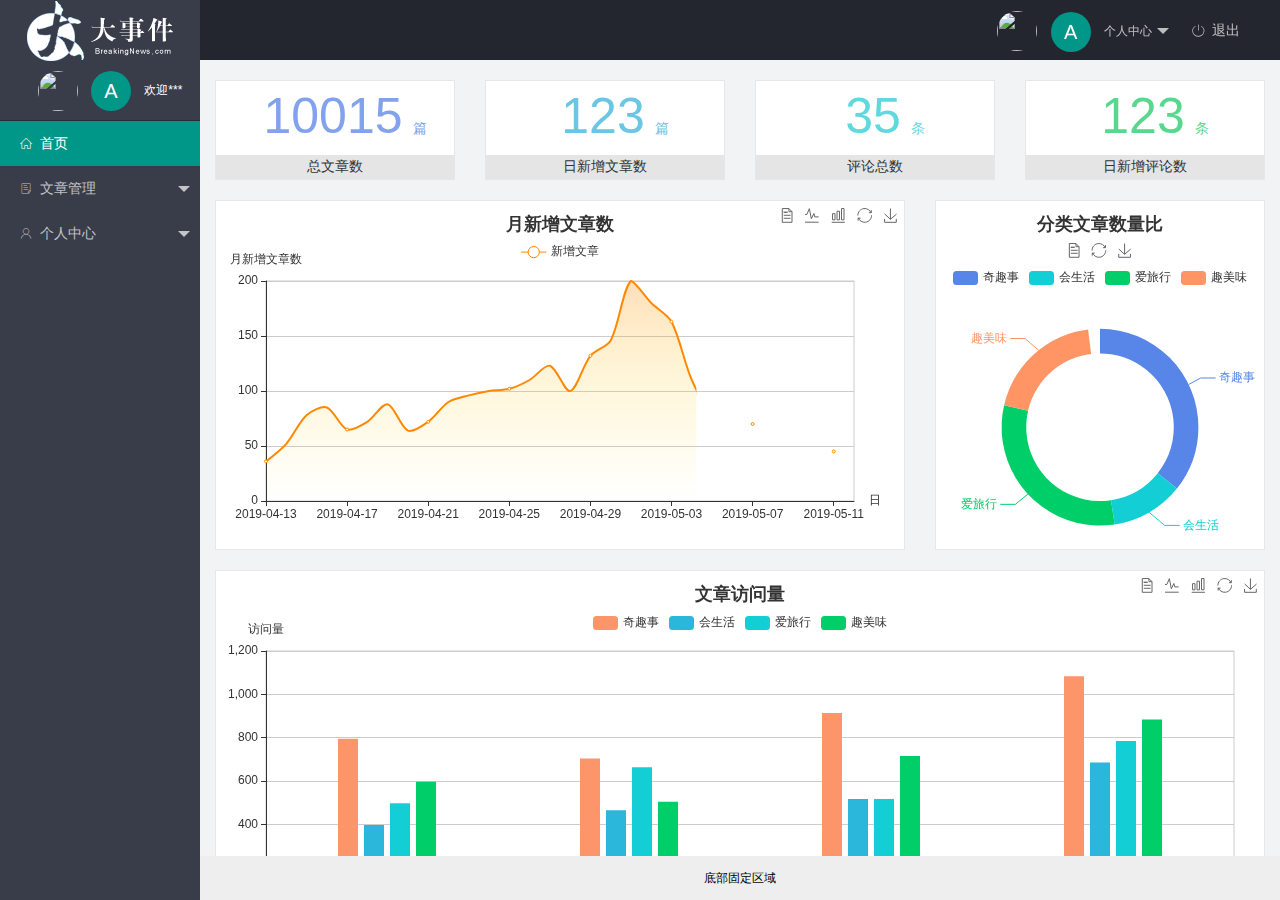
==== index.html @ 19b035e4 "完成了主页功能的开发" ====
<!DOCTYPE html>
<html lang="en">
<head>
    <meta charset="UTF-8">
    <meta http-equiv="X-UA-Compatible" content="IE=edge">
    <meta name="viewport" content="width=device-width, initial-scale=1.0">
    <title>后台主页</title>
    <link rel="stylesheet" href="./assets/lib/layui/css/layui.css">
    <link rel="stylesheet" href="./assets/fonts/iconfont.css">
    <link rel="stylesheet" href="./assets/css/index.css">
</head>
<body>
    <div class="layui-layout layui-layout-admin">
        <div class="layui-header">
          <div class="layui-logo layui-hide-xs layui-bg-black">
                <img src="./assets/images/logo.png" alt="">
          </div>
          <!-- 头部区域（可配合layui 已有的水平导航） -->
         
          <ul class="layui-nav layui-layout-right">
            <li class="layui-nav-item layui-hide layui-show-md-inline-block">
              <a href="javascript:;" class="userinfo">
                <img src="//tva1.sinaimg.cn/crop.0.0.118.118.180/5db11ff4gw1e77d3nqrv8j203b03cweg.jpg" class="layui-nav-img">
                <span class="text-avatar">A</span>
                个人中心
              </a>
              <dl class="layui-nav-child">
                <dd><a href="">基本资料</a></dd>
                <dd><a href="">更换头像</a></dd>
                <dd><a href="">重置密码</a></dd>
              </dl>
            </li>
            <li class="layui-nav-item" lay-header-event="menuRight" lay-unselect>
              <a href="javascript:;" id="btn-logout">
                <span class="iconfont icon-tuichu"></span>
                退出
              </a>
            </li>
          </ul>
        </div>
        
        <div class="layui-side layui-bg-black">
          <div class="layui-side-scroll">
                
            <!-- 头像区域 -->
            <div  class="userinfo">
                <img src="//tva1.sinaimg.cn/crop.0.0.118.118.180/5db11ff4gw1e77d3nqrv8j203b03cweg.jpg" class="layui-nav-img">
                <span class="text-avatar">A</span>
                <span id="welcome">欢迎***</span>
            </div>
            <!-- 左侧导航区域（可配合layui已有的垂直导航） -->
            <!--  lay-shrink="all" 实现兄弟菜单栏展开互斥-->
            <ul class="layui-nav layui-nav-tree" lay-shrink="all" lay-filter="test">

                <li class="layui-nav-item layui-this">
                    <a href="/home/dashboard.html" target="fm">
                        <span class="iconfont icon-home"></span>
                        首页
                    </a>
                </li>

                <li class="layui-nav-item">
                    <a class="" href="javascript:;">
                        <span class="iconfont icon-16"></span>
                        文章管理
                    </a>
                    <dl class="layui-nav-child">
                    <dd><a href="javascript:;"><i class="layui-icon layui-icon-app"></i> 文章类别</a></dd>
                    <dd><a href="javascript:;"><i class="layui-icon layui-icon-app"></i> 文章列表</a></dd>
                    <dd><a href="javascript:;"><i class="layui-icon layui-icon-app"></i> 发表文章</a></dd>
                    </dl>
                </li>
                <li class="layui-nav-item">
                    <a href="javascript:;">
                        <span class="iconfont icon-user"></span>
                        个人中心
                    </a>
                    <dl class="layui-nav-child">
                    <dd><a href="javascript:;"><i class="layui-icon layui-icon-app"></i> 基本资料</a></dd>
                    <dd><a href="javascript:;"><i class="layui-icon layui-icon-app"></i> 更换头像</a></dd>
                    <dd><a href="javascript:;"><i class="layui-icon layui-icon-app"></i> 重置密码</a></dd>
                    </dl>
                </li>
            </ul>
          </div>
        </div>
        
        <div class="layui-body">
          <!-- 内容主体区域 -->
          <iframe name="fm" src="/home/dashboard.html" frameborder="0"></iframe>
        </div>
        
        <div class="layui-footer">
          <!-- 底部固定区域 -->
          底部固定区域
        </div>
      </div>
      
      <script src="./assets/lib/layui/layui.all.js"></script>
      <script src="./assets/lib/jquery.js"></script>
      <script src="./assets/js/baseAPI.js"></script>
      <script src="./assets/js/index.js"></script>
</body>
</html>
---- assets/lib/layui/css/layui.css ----
/** layui-v2.5.5 MIT License By https://www.layui.com */
 .layui-inline,img{display:inline-block;vertical-align:middle}h1,h2,h3,h4,h5,h6{font-weight:400}.layui-edge,.layui-header,.layui-inline,.layui-main{position:relative}.layui-body,.layui-edge,.layui-elip{overflow:hidden}.layui-btn,.layui-edge,.layui-inline,img{vertical-align:middle}.layui-btn,.layui-disabled,.layui-icon,.layui-unselect{-moz-user-select:none;-webkit-user-select:none;-ms-user-select:none}.layui-elip,.layui-form-checkbox span,.layui-form-pane .layui-form-label{text-overflow:ellipsis;white-space:nowrap}.layui-breadcrumb,.layui-tree-btnGroup{visibility:hidden}blockquote,body,button,dd,div,dl,dt,form,h1,h2,h3,h4,h5,h6,input,li,ol,p,pre,td,textarea,th,ul{margin:0;padding:0;-webkit-tap-highlight-color:rgba(0,0,0,0)}a:active,a:hover{outline:0}img{border:none}li{list-style:none}table{border-collapse:collapse;border-spacing:0}h4,h5,h6{font-size:100%}button,input,optgroup,option,select,textarea{font-family:inherit;font-size:inherit;font-style:inherit;font-weight:inherit;outline:0}pre{white-space:pre-wrap;white-space:-moz-pre-wrap;white-space:-pre-wrap;white-space:-o-pre-wrap;word-wrap:break-word}body{line-height:24px;font:14px Helvetica Neue,Helvetica,PingFang SC,Tahoma,Arial,sans-serif}hr{height:1px;margin:10px 0;border:0;clear:both}a{color:#333;text-decoration:none}a:hover{color:#777}a cite{font-style:normal;*cursor:pointer}.layui-border-box,.layui-border-box *{box-sizing:border-box}.layui-box,.layui-box *{box-sizing:content-box}.layui-clear{clear:both;*zoom:1}.layui-clear:after{content:'\20';clear:both;*zoom:1;display:block;height:0}.layui-inline{*display:inline;*zoom:1}.layui-edge{display:inline-block;width:0;height:0;border-width:6px;border-style:dashed;border-color:transparent}.layui-edge-top{top:-4px;border-bottom-color:#999;border-bottom-style:solid}.layui-edge-right{border-left-color:#999;border-left-style:solid}.layui-edge-bottom{top:2px;border-top-color:#999;border-top-style:solid}.layui-edge-left{border-right-color:#999;border-right-style:solid}.layui-disabled,.layui-disabled:hover{color:#d2d2d2!important;cursor:not-allowed!important}.layui-circle{border-radius:100%}.layui-show{display:block!important}.layui-hide{display:none!important}@font-face{font-family:layui-icon;src:url(../font/iconfont.eot?v=250);src:url(../font/iconfont.eot?v=250#iefix) format('embedded-opentype'),url(../font/iconfont.woff2?v=250) format('woff2'),url(../font/iconfont.woff?v=250) format('woff'),url(../font/iconfont.ttf?v=250) format('truetype'),url(../font/iconfont.svg?v=250#layui-icon) format('svg')}.layui-icon{font-family:layui-icon!important;font-size:16px;font-style:normal;-webkit-font-smoothing:antialiased;-moz-osx-font-smoothing:grayscale}.layui-icon-reply-fill:before{content:"\e611"}.layui-icon-set-fill:before{content:"\e614"}.layui-icon-menu-fill:before{content:"\e60f"}.layui-icon-search:before{content:"\e615"}.layui-icon-share:before{content:"\e641"}.layui-icon-set-sm:before{content:"\e620"}.layui-icon-engine:before{content:"\e628"}.layui-icon-close:before{content:"\1006"}.layui-icon-close-fill:before{content:"\1007"}.layui-icon-chart-screen:before{content:"\e629"}.layui-icon-star:before{content:"\e600"}.layui-icon-circle-dot:before{content:"\e617"}.layui-icon-chat:before{content:"\e606"}.layui-icon-release:before{content:"\e609"}.layui-icon-list:before{content:"\e60a"}.layui-icon-chart:before{content:"\e62c"}.layui-icon-ok-circle:before{content:"\1005"}.layui-icon-layim-theme:before{content:"\e61b"}.layui-icon-table:before{content:"\e62d"}.layui-icon-right:before{content:"\e602"}.layui-icon-left:before{content:"\e603"}.layui-icon-cart-simple:before{content:"\e698"}.layui-icon-face-cry:before{content:"\e69c"}.layui-icon-face-smile:before{content:"\e6af"}.layui-icon-survey:before{content:"\e6b2"}.layui-icon-tree:before{content:"\e62e"}.layui-icon-upload-circle:before{content:"\e62f"}.layui-icon-add-circle:before{content:"\e61f"}.layui-icon-download-circle:before{content:"\e601"}.layui-icon-templeate-1:before{content:"\e630"}.layui-icon-util:before{content:"\e631"}.layui-icon-face-surprised:before{content:"\e664"}.layui-icon-edit:before{content:"\e642"}.layui-icon-speaker:before{content:"\e645"}.layui-icon-down:before{content:"\e61a"}.layui-icon-file:before{content:"\e621"}.layui-icon-layouts:before{content:"\e632"}.layui-icon-rate-half:before{content:"\e6c9"}.layui-icon-add-circle-fine:before{content:"\e608"}.layui-icon-prev-circle:before{content:"\e633"}.layui-icon-read:before{content:"\e705"}.layui-icon-404:before{content:"\e61c"}.layui-icon-carousel:before{content:"\e634"}.layui-icon-help:before{content:"\e607"}.layui-icon-code-circle:before{content:"\e635"}.layui-icon-water:before{content:"\e636"}.layui-icon-username:before{content:"\e66f"}.layui-icon-find-fill:before{content:"\e670"}.layui-icon-about:before{content:"\e60b"}.layui-icon-location:before{content:"\e715"}.layui-icon-up:before{content:"\e619"}.layui-icon-pause:before{content:"\e651"}.layui-icon-date:before{content:"\e637"}.layui-icon-layim-uploadfile:before{content:"\e61d"}.layui-icon-delete:before{content:"\e640"}.layui-icon-play:before{content:"\e652"}.layui-icon-top:before{content:"\e604"}.layui-icon-friends:before{content:"\e612"}.layui-icon-refresh-3:before{content:"\e9aa"}.layui-icon-ok:before{content:"\e605"}.layui-icon-layer:before{content:"\e638"}.layui-icon-face-smile-fine:before{content:"\e60c"}.layui-icon-dollar:before{content:"\e659"}.layui-icon-group:before{content:"\e613"}.layui-icon-layim-download:before{content:"\e61e"}.layui-icon-picture-fine:before{content:"\e60d"}.layui-icon-link:before{content:"\e64c"}.layui-icon-diamond:before{content:"\e735"}.layui-icon-log:before{content:"\e60e"}.layui-icon-rate-solid:before{content:"\e67a"}.layui-icon-fonts-del:before{content:"\e64f"}.layui-icon-unlink:before{content:"\e64d"}.layui-icon-fonts-clear:before{content:"\e639"}.layui-icon-triangle-r:before{content:"\e623"}.layui-icon-circle:before{content:"\e63f"}.layui-icon-radio:before{content:"\e643"}.layui-icon-align-center:before{content:"\e647"}.layui-icon-align-right:before{content:"\e648"}.layui-icon-align-left:before{content:"\e649"}.layui-icon-loading-1:before{content:"\e63e"}.layui-icon-return:before{content:"\e65c"}.layui-icon-fonts-strong:before{content:"\e62b"}.layui-icon-upload:before{content:"\e67c"}.layui-icon-dialogue:before{content:"\e63a"}.layui-icon-video:before{content:"\e6ed"}.layui-icon-headset:before{content:"\e6fc"}.layui-icon-cellphone-fine:before{content:"\e63b"}.layui-icon-add-1:before{content:"\e654"}.layui-icon-face-smile-b:before{content:"\e650"}.layui-icon-fonts-html:before{content:"\e64b"}.layui-icon-form:before{content:"\e63c"}.layui-icon-cart:before{content:"\e657"}.layui-icon-camera-fill:before{content:"\e65d"}.layui-icon-tabs:before{content:"\e62a"}.layui-icon-fonts-code:before{content:"\e64e"}.layui-icon-fire:before{content:"\e756"}.layui-icon-set:before{content:"\e716"}.layui-icon-fonts-u:before{content:"\e646"}.layui-icon-triangle-d:before{content:"\e625"}.layui-icon-tips:before{content:"\e702"}.layui-icon-picture:before{content:"\e64a"}.layui-icon-more-vertical:before{content:"\e671"}.layui-icon-flag:before{content:"\e66c"}.layui-icon-loading:before{content:"\e63d"}.layui-icon-fonts-i:before{content:"\e644"}.layui-icon-refresh-1:before{content:"\e666"}.layui-icon-rmb:before{content:"\e65e"}.layui-icon-home:before{content:"\e68e"}.layui-icon-user:before{content:"\e770"}.layui-icon-notice:before{content:"\e667"}.layui-icon-login-weibo:before{content:"\e675"}.layui-icon-voice:before{content:"\e688"}.layui-icon-upload-drag:before{content:"\e681"}.layui-icon-login-qq:before{content:"\e676"}.layui-icon-snowflake:before{content:"\e6b1"}.layui-icon-file-b:before{content:"\e655"}.layui-icon-template:before{content:"\e663"}.layui-icon-auz:before{content:"\e672"}.layui-icon-console:before{content:"\e665"}.layui-icon-app:before{content:"\e653"}.layui-icon-prev:before{content:"\e65a"}.layui-icon-website:before{content:"\e7ae"}.layui-icon-next:before{content:"\e65b"}.layui-icon-component:before{content:"\e857"}.layui-icon-more:before{content:"\e65f"}.layui-icon-login-wechat:before{content:"\e677"}.layui-icon-shrink-right:before{content:"\e668"}.layui-icon-spread-left:before{content:"\e66b"}.layui-icon-camera:before{content:"\e660"}.layui-icon-note:before{content:"\e66e"}.layui-icon-refresh:before{content:"\e669"}.layui-icon-female:before{content:"\e661"}.layui-icon-male:before{content:"\e662"}.layui-icon-password:before{content:"\e673"}.layui-icon-senior:before{content:"\e674"}.layui-icon-theme:before{content:"\e66a"}.layui-icon-tread:before{content:"\e6c5"}.layui-icon-praise:before{content:"\e6c6"}.layui-icon-star-fill:before{content:"\e658"}.layui-icon-rate:before{content:"\e67b"}.layui-icon-template-1:before{content:"\e656"}.layui-icon-vercode:before{content:"\e679"}.layui-icon-cellphone:before{content:"\e678"}.layui-icon-screen-full:before{content:"\e622"}.layui-icon-screen-restore:before{content:"\e758"}.layui-icon-cols:before{content:"\e610"}.layui-icon-export:before{content:"\e67d"}.layui-icon-print:before{content:"\e66d"}.layui-icon-slider:before{content:"\e714"}.layui-icon-addition:before{content:"\e624"}.layui-icon-subtraction:before{content:"\e67e"}.layui-icon-service:before{content:"\e626"}.layui-icon-transfer:before{content:"\e691"}.layui-main{width:1140px;margin:0 auto}.layui-header{z-index:1000;height:60px}.layui-header a:hover{transition:all .5s;-webkit-transition:all .5s}.layui-side{position:fixed;left:0;top:0;bottom:0;z-index:999;width:200px;overflow-x:hidden}.layui-side-scroll{position:relative;width:220px;height:100%;overflow-x:hidden}.layui-body{position:absolute;left:200px;right:0;top:0;bottom:0;z-index:998;width:auto;overflow-y:auto;box-sizing:border-box}.layui-layout-body{overflow:hidden}.layui-layout-admin .layui-header{background-color:#23262E}.layui-layout-admin .layui-side{top:60px;width:200px;overflow-x:hidden}.layui-layout-admin .layui-body{position:fixed;top:60px;bottom:44px}.layui-layout-admin .layui-main{width:auto;margin:0 15px}.layui-layout-admin .layui-footer{position:fixed;left:200px;right:0;bottom:0;height:44px;line-height:44px;padding:0 15px;background-color:#eee}.layui-layout-admin .layui-logo{position:absolute;left:0;top:0;width:200px;height:100%;line-height:60px;text-align:center;color:#009688;font-size:16px}.layui-layout-admin .layui-header .layui-nav{background:0 0}.layui-layout-left{position:absolute!important;left:200px;top:0}.layui-layout-right{position:absolute!important;right:0;top:0}.layui-container{position:relative;margin:0 auto;padding:0 15px;box-sizing:border-box}.layui-fluid{position:relative;margin:0 auto;padding:0 15px}.layui-row:after,.layui-row:before{content:'';display:block;clear:both}.layui-col-lg1,.layui-col-lg10,.layui-col-lg11,.layui-col-lg12,.layui-col-lg2,.layui-col-lg3,.layui-col-lg4,.layui-col-lg5,.layui-col-lg6,.layui-col-lg7,.layui-col-lg8,.layui-col-lg9,.layui-col-md1,.layui-col-md10,.layui-col-md11,.layui-col-md12,.layui-col-md2,.layui-col-md3,.layui-col-md4,.layui-col-md5,.layui-col-md6,.layui-col-md7,.layui-col-md8,.layui-col-md9,.layui-col-sm1,.layui-col-sm10,.layui-col-sm11,.layui-col-sm12,.layui-col-sm2,.layui-col-sm3,.layui-col-sm4,.layui-col-sm5,.layui-col-sm6,.layui-col-sm7,.layui-col-sm8,.layui-col-sm9,.layui-col-xs1,.layui-col-xs10,.layui-col-xs11,.layui-col-xs12,.layui-col-xs2,.layui-col-xs3,.layui-col-xs4,.layui-col-xs5,.layui-col-xs6,.layui-col-xs7,.layui-col-xs8,.layui-col-xs9{position:relative;display:block;box-sizing:border-box}.layui-col-xs1,.layui-col-xs10,.layui-col-xs11,.layui-col-xs12,.layui-col-xs2,.layui-col-xs3,.layui-col-xs4,.layui-col-xs5,.layui-col-xs6,.layui-col-xs7,.layui-col-xs8,.layui-col-xs9{float:left}.layui-col-xs1{width:8.33333333%}.layui-col-xs2{width:16.66666667%}.layui-col-xs3{width:25%}.layui-col-xs4{width:33.33333333%}.layui-col-xs5{width:41.66666667%}.layui-col-xs6{width:50%}.layui-col-xs7{width:58.33333333%}.layui-col-xs8{width:66.66666667%}.layui-col-xs9{width:75%}.layui-col-xs10{width:83.33333333%}.layui-col-xs11{width:91.66666667%}.layui-col-xs12{width:100%}.layui-col-xs-offset1{margin-left:8.33333333%}.layui-col-xs-offset2{margin-left:16.66666667%}.layui-col-xs-offset3{margin-left:25%}.layui-col-xs-offset4{margin-left:33.33333333%}.layui-col-xs-offset5{margin-left:41.66666667%}.layui-col-xs-offset6{margin-left:50%}.layui-col-xs-offset7{margin-left:58.33333333%}.layui-col-xs-offset8{margin-left:66.66666667%}.layui-col-xs-offset9{margin-left:75%}.layui-col-xs-offset10{margin-left:83.33333333%}.layui-col-xs-offset11{margin-left:91.66666667%}.layui-col-xs-offset12{margin-left:100%}@media screen and (max-width:768px){.layui-hide-xs{display:none!important}.layui-show-xs-block{display:block!important}.layui-show-xs-inline{display:inline!important}.layui-show-xs-inline-block{display:inline-block!important}}@media screen and (min-width:768px){.layui-container{width:750px}.layui-hide-sm{display:none!important}.layui-show-sm-block{display:block!important}.layui-show-sm-inline{display:inline!important}.layui-show-sm-inline-block{display:inline-block!important}.layui-col-sm1,.layui-col-sm10,.layui-col-sm11,.layui-col-sm12,.layui-col-sm2,.layui-col-sm3,.layui-col-sm4,.layui-col-sm5,.layui-col-sm6,.layui-col-sm7,.layui-col-sm8,.layui-col-sm9{float:left}.layui-col-sm1{width:8.33333333%}.layui-col-sm2{width:16.66666667%}.layui-col-sm3{width:25%}.layui-col-sm4{width:33.33333333%}.layui-col-sm5{width:41.66666667%}.layui-col-sm6{width:50%}.layui-col-sm7{width:58.33333333%}.layui-col-sm8{width:66.66666667%}.layui-col-sm9{width:75%}.layui-col-sm10{width:83.33333333%}.layui-col-sm11{width:91.66666667%}.layui-col-sm12{width:100%}.layui-col-sm-offset1{margin-left:8.33333333%}.layui-col-sm-offset2{margin-left:16.66666667%}.layui-col-sm-offset3{margin-left:25%}.layui-col-sm-offset4{margin-left:33.33333333%}.layui-col-sm-offset5{margin-left:41.66666667%}.layui-col-sm-offset6{margin-left:50%}.layui-col-sm-offset7{margin-left:58.33333333%}.layui-col-sm-offset8{margin-left:66.66666667%}.layui-col-sm-offset9{margin-left:75%}.layui-col-sm-offset10{margin-left:83.33333333%}.layui-col-sm-offset11{margin-left:91.66666667%}.layui-col-sm-offset12{margin-left:100%}}@media screen and (min-width:992px){.layui-container{width:970px}.layui-hide-md{display:none!important}.layui-show-md-block{display:block!important}.layui-show-md-inline{display:inline!important}.layui-show-md-inline-block{display:inline-block!important}.layui-col-md1,.layui-col-md10,.layui-col-md11,.layui-col-md12,.layui-col-md2,.layui-col-md3,.layui-col-md4,.layui-col-md5,.layui-col-md6,.layui-col-md7,.layui-col-md8,.layui-col-md9{float:left}.layui-col-md1{width:8.33333333%}.layui-col-md2{width:16.66666667%}.layui-col-md3{width:25%}.layui-col-md4{width:33.33333333%}.layui-col-md5{width:41.66666667%}.layui-col-md6{width:50%}.layui-col-md7{width:58.33333333%}.layui-col-md8{width:66.66666667%}.layui-col-md9{width:75%}.layui-col-md10{width:83.33333333%}.layui-col-md11{width:91.66666667%}.layui-col-md12{width:100%}.layui-col-md-offset1{margin-left:8.33333333%}.layui-col-md-offset2{margin-left:16.66666667%}.layui-col-md-offset3{margin-left:25%}.layui-col-md-offset4{margin-left:33.33333333%}.layui-col-md-offset5{margin-left:41.66666667%}.layui-col-md-offset6{margin-left:50%}.layui-col-md-offset7{margin-left:58.33333333%}.layui-col-md-offset8{margin-left:66.66666667%}.layui-col-md-offset9{margin-left:75%}.layui-col-md-offset10{margin-left:83.33333333%}.layui-col-md-offset11{margin-left:91.66666667%}.layui-col-md-offset12{margin-left:100%}}@media screen and (min-width:1200px){.layui-container{width:1170px}.layui-hide-lg{display:none!important}.layui-show-lg-block{display:block!important}.layui-show-lg-inline{display:inline!important}.layui-show-lg-inline-block{display:inline-block!important}.layui-col-lg1,.layui-col-lg10,.layui-col-lg11,.layui-col-lg12,.layui-col-lg2,.layui-col-lg3,.layui-col-lg4,.layui-col-lg5,.layui-col-lg6,.layui-col-lg7,.layui-col-lg8,.layui-col-lg9{float:left}.layui-col-lg1{width:8.33333333%}.layui-col-lg2{width:16.66666667%}.layui-col-lg3{width:25%}.layui-col-lg4{width:33.33333333%}.layui-col-lg5{width:41.66666667%}.layui-col-lg6{width:50%}.layui-col-lg7{width:58.33333333%}.layui-col-lg8{width:66.66666667%}.layui-col-lg9{width:75%}.layui-col-lg10{width:83.33333333%}.layui-col-lg11{width:91.66666667%}.layui-col-lg12{width:100%}.layui-col-lg-offset1{margin-left:8.33333333%}.layui-col-lg-offset2{margin-left:16.66666667%}.layui-col-lg-offset3{margin-left:25%}.layui-col-lg-offset4{margin-left:33.33333333%}.layui-col-lg-offset5{margin-left:41.66666667%}.layui-col-lg-offset6{margin-left:50%}.layui-col-lg-offset7{margin-left:58.33333333%}.layui-col-lg-offset8{margin-left:66.66666667%}.layui-col-lg-offset9{margin-left:75%}.layui-col-lg-offset10{margin-left:83.33333333%}.layui-col-lg-offset11{margin-left:91.66666667%}.layui-col-lg-offset12{margin-left:100%}}.layui-col-space1{margin:-.5px}.layui-col-space1>*{padding:.5px}.layui-col-space3{margin:-1.5px}.layui-col-space3>*{padding:1.5px}.layui-col-space5{margin:-2.5px}.layui-col-space5>*{padding:2.5px}.layui-col-space8{margin:-3.5px}.layui-col-space8>*{padding:3.5px}.layui-col-space10{margin:-5px}.layui-col-space10>*{padding:5px}.layui-col-space12{margin:-6px}.layui-col-space12>*{padding:6px}.layui-col-space15{margin:-7.5px}.layui-col-space15>*{padding:7.5px}.layui-col-space18{margin:-9px}.layui-col-space18>*{padding:9px}.layui-col-space20{margin:-10px}.layui-col-space20>*{padding:10px}.layui-col-space22{margin:-11px}.layui-col-space22>*{padding:11px}.layui-col-space25{margin:-12.5px}.layui-col-space25>*{padding:12.5px}.layui-col-space30{margin:-15px}.layui-col-space30>*{padding:15px}.layui-btn,.layui-input,.layui-select,.layui-textarea,.layui-upload-button{outline:0;-webkit-appearance:none;transition:all .3s;-webkit-transition:all .3s;box-sizing:border-box}.layui-elem-quote{margin-bottom:10px;padding:15px;line-height:22px;border-left:5px solid #009688;border-radius:0 2px 2px 0;background-color:#f2f2f2}.layui-quote-nm{border-style:solid;border-width:1px 1px 1px 5px;background:0 0}.layui-elem-field{margin-bottom:10px;padding:0;border-width:1px;border-style:solid}.layui-elem-field legend{margin-left:20px;padding:0 10px;font-size:20px;font-weight:300}.layui-field-title{margin:10px 0 20px;border-width:1px 0 0}.layui-field-box{padding:10px 15px}.layui-field-title .layui-field-box{padding:10px 0}.layui-progress{position:relative;height:6px;border-radius:20px;background-color:#e2e2e2}.layui-progress-bar{position:absolute;left:0;top:0;width:0;max-width:100%;height:6px;border-radius:20px;text-align:right;background-color:#5FB878;transition:all .3s;-webkit-transition:all .3s}.layui-progress-big,.layui-progress-big .layui-progress-bar{height:18px;line-height:18px}.layui-progress-text{position:relative;top:-20px;line-height:18px;font-size:12px;color:#666}.layui-progress-big .layui-progress-text{position:static;padding:0 10px;color:#fff}.layui-collapse{border-width:1px;border-style:solid;border-radius:2px}.layui-colla-content,.layui-colla-item{border-top-width:1px;border-top-style:solid}.layui-colla-item:first-child{border-top:none}.layui-colla-title{position:relative;height:42px;line-height:42px;padding:0 15px 0 35px;color:#333;background-color:#f2f2f2;cursor:pointer;font-size:14px;overflow:hidden}.layui-colla-content{display:none;padding:10px 15px;line-height:22px;color:#666}.layui-colla-icon{position:absolute;left:15px;top:0;font-size:14px}.layui-card{margin-bottom:15px;border-radius:2px;background-color:#fff;box-shadow:0 1px 2px 0 rgba(0,0,0,.05)}.layui-card:last-child{margin-bottom:0}.layui-card-header{position:relative;height:42px;line-height:42px;padding:0 15px;border-bottom:1px solid #f6f6f6;color:#333;border-radius:2px 2px 0 0;font-size:14px}.layui-bg-black,.layui-bg-blue,.layui-bg-cyan,.layui-bg-green,.layui-bg-orange,.layui-bg-red{color:#fff!important}.layui-card-body{position:relative;padding:10px 15px;line-height:24px}.layui-card-body[pad15]{padding:15px}.layui-card-body[pad20]{padding:20px}.layui-card-body .layui-table{margin:5px 0}.layui-card .layui-tab{margin:0}.layui-panel-window{position:relative;padding:15px;border-radius:0;border-top:5px solid #E6E6E6;background-color:#fff}.layui-auxiliar-moving{position:fixed;left:0;right:0;top:0;bottom:0;width:100%;height:100%;background:0 0;z-index:9999999999}.layui-form-label,.layui-form-mid,.layui-form-select,.layui-input-block,.layui-input-inline,.layui-textarea{position:relative}.layui-bg-red{background-color:#FF5722!important}.layui-bg-orange{background-color:#FFB800!important}.layui-bg-green{background-color:#009688!important}.layui-bg-cyan{background-color:#2F4056!important}.layui-bg-blue{background-color:#1E9FFF!important}.layui-bg-black{background-color:#393D49!important}.layui-bg-gray{background-color:#eee!important;color:#666!important}.layui-badge-rim,.layui-colla-content,.layui-colla-item,.layui-collapse,.layui-elem-field,.layui-form-pane .layui-form-item[pane],.layui-form-pane .layui-form-label,.layui-input,.layui-layedit,.layui-layedit-tool,.layui-quote-nm,.layui-select,.layui-tab-bar,.layui-tab-card,.layui-tab-title,.layui-tab-title .layui-this:after,.layui-textarea{border-color:#e6e6e6}.layui-timeline-item:before,hr{background-color:#e6e6e6}.layui-text{line-height:22px;font-size:14px;color:#666}.layui-text h1,.layui-text h2,.layui-text h3{font-weight:500;color:#333}.layui-text h1{font-size:30px}.layui-text h2{font-size:24px}.layui-text h3{font-size:18px}.layui-text a:not(.layui-btn){color:#01AAED}.layui-text a:not(.layui-btn):hover{text-decoration:underline}.layui-text ul{padding:5px 0 5px 15px}.layui-text ul li{margin-top:5px;list-style-type:disc}.layui-text em,.layui-word-aux{color:#999!important;padding:0 5px!important}.layui-btn{display:inline-block;height:38px;line-height:38px;padding:0 18px;background-color:#009688;color:#fff;white-space:nowrap;text-align:center;font-size:14px;border:none;border-radius:2px;cursor:pointer}.layui-btn:hover{opacity:.8;filter:alpha(opacity=80);color:#fff}.layui-btn:active{opacity:1;filter:alpha(opacity=100)}.layui-btn+.layui-btn{margin-left:10px}.layui-btn-container{font-size:0}.layui-btn-container .layui-btn{margin-right:10px;margin-bottom:10px}.layui-btn-container .layui-btn+.layui-btn{margin-left:0}.layui-table .layui-btn-container .layui-btn{margin-bottom:9px}.layui-btn-radius{border-radius:100px}.layui-btn .layui-icon{margin-right:3px;font-size:18px;vertical-align:bottom;vertical-align:middle\9}.layui-btn-primary{border:1px solid #C9C9C9;background-color:#fff;color:#555}.layui-btn-primary:hover{border-color:#009688;color:#333}.layui-btn-normal{background-color:#1E9FFF}.layui-btn-warm{background-color:#FFB800}.layui-btn-danger{background-color:#FF5722}.layui-btn-checked{background-color:#5FB878}.layui-btn-disabled,.layui-btn-disabled:active,.layui-btn-disabled:hover{border:1px solid #e6e6e6;background-color:#FBFBFB;color:#C9C9C9;cursor:not-allowed;opacity:1}.layui-btn-lg{height:44px;line-height:44px;padding:0 25px;font-size:16px}.layui-btn-sm{height:30px;line-height:30px;padding:0 10px;font-size:12px}.layui-btn-sm i{font-size:16px!important}.layui-btn-xs{height:22px;line-height:22px;padding:0 5px;font-size:12px}.layui-btn-xs i{font-size:14px!important}.layui-btn-group{display:inline-block;vertical-align:middle;font-size:0}.layui-btn-group .layui-btn{margin-left:0!important;margin-right:0!important;border-left:1px solid rgba(255,255,255,.5);border-radius:0}.layui-btn-group .layui-btn-primary{border-left:none}.layui-btn-group .layui-btn-primary:hover{border-color:#C9C9C9;color:#009688}.layui-btn-group .layui-btn:first-child{border-left:none;border-radius:2px 0 0 2px}.layui-btn-group .layui-btn-primary:first-child{border-left:1px solid #c9c9c9}.layui-btn-group .layui-btn:last-child{border-radius:0 2px 2px 0}.layui-btn-group .layui-btn+.layui-btn{margin-left:0}.layui-btn-group+.layui-btn-group{margin-left:10px}.layui-btn-fluid{width:100%}.layui-input,.layui-select,.layui-textarea{height:38px;line-height:1.3;line-height:38px\9;border-width:1px;border-style:solid;background-color:#fff;border-radius:2px}.layui-input::-webkit-input-placeholder,.layui-select::-webkit-input-placeholder,.layui-textarea::-webkit-input-placeholder{line-height:1.3}.layui-input,.layui-textarea{display:block;width:100%;padding-left:10px}.layui-input:hover,.layui-textarea:hover{border-color:#D2D2D2!important}.layui-input:focus,.layui-textarea:focus{border-color:#C9C9C9!important}.layui-textarea{min-height:100px;height:auto;line-height:20px;padding:6px 10px;resize:vertical}.layui-select{padding:0 10px}.layui-form input[type=checkbox],.layui-form input[type=radio],.layui-form select{display:none}.layui-form [lay-ignore]{display:initial}.layui-form-item{margin-bottom:15px;clear:both;*zoom:1}.layui-form-item:after{content:'\20';clear:both;*zoom:1;display:block;height:0}.layui-form-label{float:left;display:block;padding:9px 15px;width:80px;font-weight:400;line-height:20px;text-align:right}.layui-form-label-col{display:block;float:none;padding:9px 0;line-height:20px;text-align:left}.layui-form-item .layui-inline{margin-bottom:5px;margin-right:10px}.layui-input-block{margin-left:110px;min-height:36px}.layui-input-inline{display:inline-block;vertical-align:middle}.layui-form-item .layui-input-inline{float:left;width:190px;margin-right:10px}.layui-form-text .layui-input-inline{width:auto}.layui-form-mid{float:left;display:block;padding:9px 0!important;line-height:20px;margin-right:10px}.layui-form-danger+.layui-form-select .layui-input,.layui-form-danger:focus{border-color:#FF5722!important}.layui-form-select .layui-input{padding-right:30px;cursor:pointer}.layui-form-select .layui-edge{position:absolute;right:10px;top:50%;margin-top:-3px;cursor:pointer;border-width:6px;border-top-color:#c2c2c2;border-top-style:solid;transition:all .3s;-webkit-transition:all .3s}.layui-form-select dl{display:none;position:absolute;left:0;top:42px;padding:5px 0;z-index:899;min-width:100%;border:1px solid #d2d2d2;max-height:300px;overflow-y:auto;background-color:#fff;border-radius:2px;box-shadow:0 2px 4px rgba(0,0,0,.12);box-sizing:border-box}.layui-form-select dl dd,.layui-form-select dl dt{padding:0 10px;line-height:36px;white-space:nowrap;overflow:hidden;text-overflow:ellipsis}.layui-form-select dl dt{font-size:12px;color:#999}.layui-form-select dl dd{cursor:pointer}.layui-form-select dl dd:hover{background-color:#f2f2f2;-webkit-transition:.5s all;transition:.5s all}.layui-form-select .layui-select-group dd{padding-left:20px}.layui-form-select dl dd.layui-select-tips{padding-left:10px!important;color:#999}.layui-form-select dl dd.layui-this{background-color:#5FB878;color:#fff}.layui-form-checkbox,.layui-form-select dl dd.layui-disabled{background-color:#fff}.layui-form-selected dl{display:block}.layui-form-checkbox,.layui-form-checkbox *,.layui-form-switch{display:inline-block;vertical-align:middle}.layui-form-selected .layui-edge{margin-top:-9px;-webkit-transform:rotate(180deg);transform:rotate(180deg);margin-top:-3px\9}:root .layui-form-selected .layui-edge{margin-top:-9px\0/IE9}.layui-form-selectup dl{top:auto;bottom:42px}.layui-select-none{margin:5px 0;text-align:center;color:#999}.layui-select-disabled .layui-disabled{border-color:#eee!important}.layui-select-disabled .layui-edge{border-top-color:#d2d2d2}.layui-form-checkbox{position:relative;height:30px;line-height:30px;margin-right:10px;padding-right:30px;cursor:pointer;font-size:0;-webkit-transition:.1s linear;transition:.1s linear;box-sizing:border-box}.layui-form-checkbox span{padding:0 10px;height:100%;font-size:14px;border-radius:2px 0 0 2px;background-color:#d2d2d2;color:#fff;overflow:hidden}.layui-form-checkbox:hover span{background-color:#c2c2c2}.layui-form-checkbox i{position:absolute;right:0;top:0;width:30px;height:28px;border:1px solid #d2d2d2;border-left:none;border-radius:0 2px 2px 0;color:#fff;font-size:20px;text-align:center}.layui-form-checkbox:hover i{border-color:#c2c2c2;color:#c2c2c2}.layui-form-checked,.layui-form-checked:hover{border-color:#5FB878}.layui-form-checked span,.layui-form-checked:hover span{background-color:#5FB878}.layui-form-checked i,.layui-form-checked:hover i{color:#5FB878}.layui-form-item .layui-form-checkbox{margin-top:4px}.layui-form-checkbox[lay-skin=primary]{height:auto!important;line-height:normal!important;min-width:18px;min-height:18px;border:none!important;margin-right:0;padding-left:28px;padding-right:0;background:0 0}.layui-form-checkbox[lay-skin=primary] span{padding-left:0;padding-right:15px;line-height:18px;background:0 0;color:#666}.layui-form-checkbox[lay-skin=primary] i{right:auto;left:0;width:16px;height:16px;line-height:16px;border:1px solid #d2d2d2;font-size:12px;border-radius:2px;background-color:#fff;-webkit-transition:.1s linear;transition:.1s linear}.layui-form-checkbox[lay-skin=primary]:hover i{border-color:#5FB878;color:#fff}.layui-form-checked[lay-skin=primary] i{border-color:#5FB878!important;background-color:#5FB878;color:#fff}.layui-checkbox-disbaled[lay-skin=primary] span{background:0 0!important;color:#c2c2c2}.layui-checkbox-disbaled[lay-skin=primary]:hover i{border-color:#d2d2d2}.layui-form-item .layui-form-checkbox[lay-skin=primary]{margin-top:10px}.layui-form-switch{position:relative;height:22px;line-height:22px;min-width:35px;padding:0 5px;margin-top:8px;border:1px solid #d2d2d2;border-radius:20px;cursor:pointer;background-color:#fff;-webkit-transition:.1s linear;transition:.1s linear}.layui-form-switch i{position:absolute;left:5px;top:3px;width:16px;height:16px;border-radius:20px;background-color:#d2d2d2;-webkit-transition:.1s linear;transition:.1s linear}.layui-form-switch em{position:relative;top:0;width:25px;margin-left:21px;padding:0!important;text-align:center!important;color:#999!important;font-style:normal!important;font-size:12px}.layui-form-onswitch{border-color:#5FB878;background-color:#5FB878}.layui-checkbox-disbaled,.layui-checkbox-disbaled i{border-color:#e2e2e2!important}.layui-form-onswitch i{left:100%;margin-left:-21px;background-color:#fff}.layui-form-onswitch em{margin-left:5px;margin-right:21px;color:#fff!important}.layui-checkbox-disbaled span{background-color:#e2e2e2!important}.layui-checkbox-disbaled:hover i{color:#fff!important}[lay-radio]{display:none}.layui-form-radio,.layui-form-radio *{display:inline-block;vertical-align:middle}.layui-form-radio{line-height:28px;margin:6px 10px 0 0;padding-right:10px;cursor:pointer;font-size:0}.layui-form-radio *{font-size:14px}.layui-form-radio>i{margin-right:8px;font-size:22px;color:#c2c2c2}.layui-form-radio>i:hover,.layui-form-radioed>i{color:#5FB878}.layui-radio-disbaled>i{color:#e2e2e2!important}.layui-form-pane .layui-form-label{width:110px;padding:8px 15px;height:38px;line-height:20px;border-width:1px;border-style:solid;border-radius:2px 0 0 2px;text-align:center;background-color:#FBFBFB;overflow:hidden;box-sizing:border-box}.layui-form-pane .layui-input-inline{margin-left:-1px}.layui-form-pane .layui-input-block{margin-left:110px;left:-1px}.layui-form-pane .layui-input{border-radius:0 2px 2px 0}.layui-form-pane .layui-form-text .layui-form-label{float:none;width:100%;border-radius:2px;box-sizing:border-box;text-align:left}.layui-form-pane .layui-form-text .layui-input-inline{display:block;margin:0;top:-1px;clear:both}.layui-form-pane .layui-form-text .layui-input-block{margin:0;left:0;top:-1px}.layui-form-pane .layui-form-text .layui-textarea{min-height:100px;border-radius:0 0 2px 2px}.layui-form-pane .layui-form-checkbox{margin:4px 0 4px 10px}.layui-form-pane .layui-form-radio,.layui-form-pane .layui-form-switch{margin-top:6px;margin-left:10px}.layui-form-pane .layui-form-item[pane]{position:relative;border-width:1px;border-style:solid}.layui-form-pane .layui-form-item[pane] .layui-form-label{position:absolute;left:0;top:0;height:100%;border-width:0 1px 0 0}.layui-form-pane .layui-form-item[pane] .layui-input-inline{margin-left:110px}@media screen and (max-width:450px){.layui-form-item .layui-form-label{text-overflow:ellipsis;overflow:hidden;white-space:nowrap}.layui-form-item .layui-inline{display:block;margin-right:0;margin-bottom:20px;clear:both}.layui-form-item .layui-inline:after{content:'\20';clear:both;display:block;height:0}.layui-form-item .layui-input-inline{display:block;float:none;left:-3px;width:auto;margin:0 0 10px 112px}.layui-form-item .layui-input-inline+.layui-form-mid{margin-left:110px;top:-5px;padding:0}.layui-form-item .layui-form-checkbox{margin-right:5px;margin-bottom:5px}}.layui-layedit{border-width:1px;border-style:solid;border-radius:2px}.layui-layedit-tool{padding:3px 5px;border-bottom-width:1px;border-bottom-style:solid;font-size:0}.layedit-tool-fixed{position:fixed;top:0;border-top:1px solid #e2e2e2}.layui-layedit-tool .layedit-tool-mid,.layui-layedit-tool .layui-icon{display:inline-block;vertical-align:middle;text-align:center;font-size:14px}.layui-layedit-tool .layui-icon{position:relative;width:32px;height:30px;line-height:30px;margin:3px 5px;color:#777;cursor:pointer;border-radius:2px}.layui-layedit-tool .layui-icon:hover{color:#393D49}.layui-layedit-tool .layui-icon:active{color:#000}.layui-layedit-tool .layedit-tool-active{background-color:#e2e2e2;color:#000}.layui-layedit-tool .layui-disabled,.layui-layedit-tool .layui-disabled:hover{color:#d2d2d2;cursor:not-allowed}.layui-layedit-tool .layedit-tool-mid{width:1px;height:18px;margin:0 10px;background-color:#d2d2d2}.layedit-tool-html{width:50px!important;font-size:30px!important}.layedit-tool-b,.layedit-tool-code,.layedit-tool-help{font-size:16px!important}.layedit-tool-d,.layedit-tool-face,.layedit-tool-image,.layedit-tool-unlink{font-size:18px!important}.layedit-tool-image input{position:absolute;font-size:0;left:0;top:0;width:100%;height:100%;opacity:.01;filter:Alpha(opacity=1);cursor:pointer}.layui-layedit-iframe iframe{display:block;width:100%}#LAY_layedit_code{overflow:hidden}.layui-laypage{display:inline-block;*display:inline;*zoom:1;vertical-align:middle;margin:10px 0;font-size:0}.layui-laypage>a:first-child,.layui-laypage>a:first-child em{border-radius:2px 0 0 2px}.layui-laypage>a:last-child,.layui-laypage>a:last-child em{border-radius:0 2px 2px 0}.layui-laypage>:first-child{margin-left:0!important}.layui-laypage>:last-child{margin-right:0!important}.layui-laypage a,.layui-laypage button,.layui-laypage input,.layui-laypage select,.layui-laypage span{border:1px solid #e2e2e2}.layui-laypage a,.layui-laypage span{display:inline-block;*display:inline;*zoom:1;vertical-align:middle;padding:0 15px;height:28px;line-height:28px;margin:0 -1px 5px 0;background-color:#fff;color:#333;font-size:12px}.layui-flow-more a *,.layui-laypage input,.layui-table-view select[lay-ignore]{display:inline-block}.layui-laypage a:hover{color:#009688}.layui-laypage em{font-style:normal}.layui-laypage .layui-laypage-spr{color:#999;font-weight:700}.layui-laypage a{text-decoration:none}.layui-laypage .layui-laypage-curr{position:relative}.layui-laypage .layui-laypage-curr em{position:relative;color:#fff}.layui-laypage .layui-laypage-curr .layui-laypage-em{position:absolute;left:-1px;top:-1px;padding:1px;width:100%;height:100%;background-color:#009688}.layui-laypage-em{border-radius:2px}.layui-laypage-next em,.layui-laypage-prev em{font-family:Sim sun;font-size:16px}.layui-laypage .layui-laypage-count,.layui-laypage .layui-laypage-limits,.layui-laypage .layui-laypage-refresh,.layui-laypage .layui-laypage-skip{margin-left:10px;margin-right:10px;padding:0;border:none}.layui-laypage .layui-laypage-limits,.layui-laypage .layui-laypage-refresh{vertical-align:top}.layui-laypage .layui-laypage-refresh i{font-size:18px;cursor:pointer}.layui-laypage select{height:22px;padding:3px;border-radius:2px;cursor:pointer}.layui-laypage .layui-laypage-skip{height:30px;line-height:30px;color:#999}.layui-laypage button,.layui-laypage input{height:30px;line-height:30px;border-radius:2px;vertical-align:top;background-color:#fff;box-sizing:border-box}.layui-laypage input{width:40px;margin:0 10px;padding:0 3px;text-align:center}.layui-laypage input:focus,.layui-laypage select:focus{border-color:#009688!important}.layui-laypage button{margin-left:10px;padding:0 10px;cursor:pointer}.layui-table,.layui-table-view{margin:10px 0}.layui-flow-more{margin:10px 0;text-align:center;color:#999;font-size:14px}.layui-flow-more a{height:32px;line-height:32px}.layui-flow-more a *{vertical-align:top}.layui-flow-more a cite{padding:0 20px;border-radius:3px;background-color:#eee;color:#333;font-style:normal}.layui-flow-more a cite:hover{opacity:.8}.layui-flow-more a i{font-size:30px;color:#737383}.layui-table{width:100%;background-color:#fff;color:#666}.layui-table tr{transition:all .3s;-webkit-transition:all .3s}.layui-table th{text-align:left;font-weight:400}.layui-table tbody tr:hover,.layui-table thead tr,.layui-table-click,.layui-table-header,.layui-table-hover,.layui-table-mend,.layui-table-patch,.layui-table-tool,.layui-table-total,.layui-table-total tr,.layui-table[lay-even] tr:nth-child(even){background-color:#f2f2f2}.layui-table td,.layui-table th,.layui-table-col-set,.layui-table-fixed-r,.layui-table-grid-down,.layui-table-header,.layui-table-page,.layui-table-tips-main,.layui-table-tool,.layui-table-total,.layui-table-view,.layui-table[lay-skin=line],.layui-table[lay-skin=row]{border-width:1px;border-style:solid;border-color:#e6e6e6}.layui-table td,.layui-table th{position:relative;padding:9px 15px;min-height:20px;line-height:20px;font-size:14px}.layui-table[lay-skin=line] td,.layui-table[lay-skin=line] th{border-width:0 0 1px}.layui-table[lay-skin=row] td,.layui-table[lay-skin=row] th{border-width:0 1px 0 0}.layui-table[lay-skin=nob] td,.layui-table[lay-skin=nob] th{border:none}.layui-table img{max-width:100px}.layui-table[lay-size=lg] td,.layui-table[lay-size=lg] th{padding:15px 30px}.layui-table-view .layui-table[lay-size=lg] .layui-table-cell{height:40px;line-height:40px}.layui-table[lay-size=sm] td,.layui-table[lay-size=sm] th{font-size:12px;padding:5px 10px}.layui-table-view .layui-table[lay-size=sm] .layui-table-cell{height:20px;line-height:20px}.layui-table[lay-data]{display:none}.layui-table-box{position:relative;overflow:hidden}.layui-table-view .layui-table{position:relative;width:auto;margin:0}.layui-table-view .layui-table[lay-skin=line]{border-width:0 1px 0 0}.layui-table-view .layui-table[lay-skin=row]{border-width:0 0 1px}.layui-table-view .layui-table td,.layui-table-view .layui-table th{padding:5px 0;border-top:none;border-left:none}.layui-table-view .layui-table th.layui-unselect .layui-table-cell span{cursor:pointer}.layui-table-view .layui-table td{cursor:default}.layui-table-view .layui-table td[data-edit=text]{cursor:text}.layui-table-view .layui-form-checkbox[lay-skin=primary] i{width:18px;height:18px}.layui-table-view .layui-form-radio{line-height:0;padding:0}.layui-table-view .layui-form-radio>i{margin:0;font-size:20px}.layui-table-init{position:absolute;left:0;top:0;width:100%;height:100%;text-align:center;z-index:110}.layui-table-init .layui-icon{position:absolute;left:50%;top:50%;margin:-15px 0 0 -15px;font-size:30px;color:#c2c2c2}.layui-table-header{border-width:0 0 1px;overflow:hidden}.layui-table-header .layui-table{margin-bottom:-1px}.layui-table-tool .layui-inline[lay-event]{position:relative;width:26px;height:26px;padding:5px;line-height:16px;margin-right:10px;text-align:center;color:#333;border:1px solid #ccc;cursor:pointer;-webkit-transition:.5s all;transition:.5s all}.layui-table-tool .layui-inline[lay-event]:hover{border:1px solid #999}.layui-table-tool-temp{padding-right:120px}.layui-table-tool-self{position:absolute;right:17px;top:10px}.layui-table-tool .layui-table-tool-self .layui-inline[lay-event]{margin:0 0 0 10px}.layui-table-tool-panel{position:absolute;top:29px;left:-1px;padding:5px 0;min-width:150px;min-height:40px;border:1px solid #d2d2d2;text-align:left;overflow-y:auto;background-color:#fff;box-shadow:0 2px 4px rgba(0,0,0,.12)}.layui-table-cell,.layui-table-tool-panel li{overflow:hidden;text-overflow:ellipsis;white-space:nowrap}.layui-table-tool-panel li{padding:0 10px;line-height:30px;-webkit-transition:.5s all;transition:.5s all}.layui-table-tool-panel li .layui-form-checkbox[lay-skin=primary]{width:100%;padding-left:28px}.layui-table-tool-panel li:hover{background-color:#f2f2f2}.layui-table-tool-panel li .layui-form-checkbox[lay-skin=primary] i{position:absolute;left:0;top:0}.layui-table-tool-panel li .layui-form-checkbox[lay-skin=primary] span{padding:0}.layui-table-tool .layui-table-tool-self .layui-table-tool-panel{left:auto;right:-1px}.layui-table-col-set{position:absolute;right:0;top:0;width:20px;height:100%;border-width:0 0 0 1px;background-color:#fff}.layui-table-sort{width:10px;height:20px;margin-left:5px;cursor:pointer!important}.layui-table-sort .layui-edge{position:absolute;left:5px;border-width:5px}.layui-table-sort .layui-table-sort-asc{top:3px;border-top:none;border-bottom-style:solid;border-bottom-color:#b2b2b2}.layui-table-sort .layui-table-sort-asc:hover{border-bottom-color:#666}.layui-table-sort .layui-table-sort-desc{bottom:5px;border-bottom:none;border-top-style:solid;border-top-color:#b2b2b2}.layui-table-sort .layui-table-sort-desc:hover{border-top-color:#666}.layui-table-sort[lay-sort=asc] .layui-table-sort-asc{border-bottom-color:#000}.layui-table-sort[lay-sort=desc] .layui-table-sort-desc{border-top-color:#000}.layui-table-cell{height:28px;line-height:28px;padding:0 15px;position:relative;box-sizing:border-box}.layui-table-cell .layui-form-checkbox[lay-skin=primary]{top:-1px;padding:0}.layui-table-cell .layui-table-link{color:#01AAED}.laytable-cell-checkbox,.laytable-cell-numbers,.laytable-cell-radio,.laytable-cell-space{padding:0;text-align:center}.layui-table-body{position:relative;overflow:auto;margin-right:-1px;margin-bottom:-1px}.layui-table-body .layui-none{line-height:26px;padding:15px;text-align:center;color:#999}.layui-table-fixed{position:absolute;left:0;top:0;z-index:101}.layui-table-fixed .layui-table-body{overflow:hidden}.layui-table-fixed-l{box-shadow:0 -1px 8px rgba(0,0,0,.08)}.layui-table-fixed-r{left:auto;right:-1px;border-width:0 0 0 1px;box-shadow:-1px 0 8px rgba(0,0,0,.08)}.layui-table-fixed-r .layui-table-header{position:relative;overflow:visible}.layui-table-mend{position:absolute;right:-49px;top:0;height:100%;width:50px}.layui-table-tool{position:relative;z-index:890;width:100%;min-height:50px;line-height:30px;padding:10px 15px;border-width:0 0 1px}.layui-table-tool .layui-btn-container{margin-bottom:-10px}.layui-table-page,.layui-table-total{border-width:1px 0 0;margin-bottom:-1px;overflow:hidden}.layui-table-page{position:relative;width:100%;padding:7px 7px 0;height:41px;font-size:12px;white-space:nowrap}.layui-table-page>div{height:26px}.layui-table-page .layui-laypage{margin:0}.layui-table-page .layui-laypage a,.layui-table-page .layui-laypage span{height:26px;line-height:26px;margin-bottom:10px;border:none;background:0 0}.layui-table-page .layui-laypage a,.layui-table-page .layui-laypage span.layui-laypage-curr{padding:0 12px}.layui-table-page .layui-laypage span{margin-left:0;padding:0}.layui-table-page .layui-laypage .layui-laypage-prev{margin-left:-7px!important}.layui-table-page .layui-laypage .layui-laypage-curr .layui-laypage-em{left:0;top:0;padding:0}.layui-table-page .layui-laypage button,.layui-table-page .layui-laypage input{height:26px;line-height:26px}.layui-table-page .layui-laypage input{width:40px}.layui-table-page .layui-laypage button{padding:0 10px}.layui-table-page select{height:18px}.layui-table-patch .layui-table-cell{padding:0;width:30px}.layui-table-edit{position:absolute;left:0;top:0;width:100%;height:100%;padding:0 14px 1px;border-radius:0;box-shadow:1px 1px 20px rgba(0,0,0,.15)}.layui-table-edit:focus{border-color:#5FB878!important}select.layui-table-edit{padding:0 0 0 10px;border-color:#C9C9C9}.layui-table-view .layui-form-checkbox,.layui-table-view .layui-form-radio,.layui-table-view .layui-form-switch{top:0;margin:0;box-sizing:content-box}.layui-table-view .layui-form-checkbox{top:-1px;height:26px;line-height:26px}.layui-table-view .layui-form-checkbox i{height:26px}.layui-table-grid .layui-table-cell{overflow:visible}.layui-table-grid-down{position:absolute;top:0;right:0;width:26px;height:100%;padding:5px 0;border-width:0 0 0 1px;text-align:center;background-color:#fff;color:#999;cursor:pointer}.layui-table-grid-down .layui-icon{position:absolute;top:50%;left:50%;margin:-8px 0 0 -8px}.layui-table-grid-down:hover{background-color:#fbfbfb}body .layui-table-tips .layui-layer-content{background:0 0;padding:0;box-shadow:0 1px 6px rgba(0,0,0,.12)}.layui-table-tips-main{margin:-44px 0 0 -1px;max-height:150px;padding:8px 15px;font-size:14px;overflow-y:scroll;background-color:#fff;color:#666}.layui-table-tips-c{position:absolute;right:-3px;top:-13px;width:20px;height:20px;padding:3px;cursor:pointer;background-color:#666;border-radius:50%;color:#fff}.layui-table-tips-c:hover{background-color:#777}.layui-table-tips-c:before{position:relative;right:-2px}.layui-upload-file{display:none!important;opacity:.01;filter:Alpha(opacity=1)}.layui-upload-drag,.layui-upload-form,.layui-upload-wrap{display:inline-block}.layui-upload-list{margin:10px 0}.layui-upload-choose{padding:0 10px;color:#999}.layui-upload-drag{position:relative;padding:30px;border:1px dashed #e2e2e2;background-color:#fff;text-align:center;cursor:pointer;color:#999}.layui-upload-drag .layui-icon{font-size:50px;color:#009688}.layui-upload-drag[lay-over]{border-color:#009688}.layui-upload-iframe{position:absolute;width:0;height:0;border:0;visibility:hidden}.layui-upload-wrap{position:relative;vertical-align:middle}.layui-upload-wrap .layui-upload-file{display:block!important;position:absolute;left:0;top:0;z-index:10;font-size:100px;width:100%;height:100%;opacity:.01;filter:Alpha(opacity=1);cursor:pointer}.layui-transfer-active,.layui-transfer-box{display:inline-block;vertical-align:middle}.layui-transfer-box,.layui-transfer-header,.layui-transfer-search{border-width:0;border-style:solid;border-color:#e6e6e6}.layui-transfer-box{position:relative;border-width:1px;width:200px;height:360px;border-radius:2px;background-color:#fff}.layui-transfer-box .layui-form-checkbox{width:100%;margin:0!important}.layui-transfer-header{height:38px;line-height:38px;padding:0 10px;border-bottom-width:1px}.layui-transfer-search{position:relative;padding:10px;border-bottom-width:1px}.layui-transfer-search .layui-input{height:32px;padding-left:30px;font-size:12px}.layui-transfer-search .layui-icon-search{position:absolute;left:20px;top:50%;margin-top:-8px;color:#666}.layui-transfer-active{margin:0 15px}.layui-transfer-active .layui-btn{display:block;margin:0;padding:0 15px;background-color:#5FB878;border-color:#5FB878;color:#fff}.layui-transfer-active .layui-btn-disabled{background-color:#FBFBFB;border-color:#e6e6e6;color:#C9C9C9}.layui-transfer-active .layui-btn:first-child{margin-bottom:15px}.layui-transfer-active .layui-btn .layui-icon{margin:0;font-size:14px!important}.layui-transfer-data{padding:5px 0;overflow:auto}.layui-transfer-data li{height:32px;line-height:32px;padding:0 10px}.layui-transfer-data li:hover{background-color:#f2f2f2;transition:.5s all}.layui-transfer-data .layui-none{padding:15px 10px;text-align:center;color:#999}.layui-nav{position:relative;padding:0 20px;background-color:#393D49;color:#fff;border-radius:2px;font-size:0;box-sizing:border-box}.layui-nav *{font-size:14px}.layui-nav .layui-nav-item{position:relative;display:inline-block;*display:inline;*zoom:1;vertical-align:middle;line-height:60px}.layui-nav .layui-nav-item a{display:block;padding:0 20px;color:#fff;color:rgba(255,255,255,.7);transition:all .3s;-webkit-transition:all .3s}.layui-nav .layui-this:after,.layui-nav-bar,.layui-nav-tree .layui-nav-itemed:after{position:absolute;left:0;top:0;width:0;height:5px;background-color:#5FB878;transition:all .2s;-webkit-transition:all .2s}.layui-nav-bar{z-index:1000}.layui-nav .layui-nav-item a:hover,.layui-nav .layui-this a{color:#fff}.layui-nav .layui-this:after{content:'';top:auto;bottom:0;width:100%}.layui-nav-img{width:30px;height:30px;margin-right:10px;border-radius:50%}.layui-nav .layui-nav-more{content:'';width:0;height:0;border-style:solid dashed dashed;border-color:#fff transparent transparent;overflow:hidden;cursor:pointer;transition:all .2s;-webkit-transition:all .2s;position:absolute;top:50%;right:3px;margin-top:-3px;border-width:6px;border-top-color:rgba(255,255,255,.7)}.layui-nav .layui-nav-mored,.layui-nav-itemed>a .layui-nav-more{margin-top:-9px;border-style:dashed dashed solid;border-color:transparent transparent #fff}.layui-nav-child{display:none;position:absolute;left:0;top:65px;min-width:100%;line-height:36px;padding:5px 0;box-shadow:0 2px 4px rgba(0,0,0,.12);border:1px solid #d2d2d2;background-color:#fff;z-index:100;border-radius:2px;white-space:nowrap}.layui-nav .layui-nav-child a{color:#333}.layui-nav .layui-nav-child a:hover{background-color:#f2f2f2;color:#000}.layui-nav-child dd{position:relative}.layui-nav .layui-nav-child dd.layui-this a,.layui-nav-child dd.layui-this{background-color:#5FB878;color:#fff}.layui-nav-child dd.layui-this:after{display:none}.layui-nav-tree{width:200px;padding:0}.layui-nav-tree .layui-nav-item{display:block;width:100%;line-height:45px}.layui-nav-tree .layui-nav-item a{position:relative;height:45px;line-height:45px;text-overflow:ellipsis;overflow:hidden;white-space:nowrap}.layui-nav-tree .layui-nav-item a:hover{background-color:#4E5465}.layui-nav-tree .layui-nav-bar{width:5px;height:0;background-color:#009688}.layui-nav-tree .layui-nav-child dd.layui-this,.layui-nav-tree .layui-nav-child dd.layui-this a,.layui-nav-tree .layui-this,.layui-nav-tree .layui-this>a,.layui-nav-tree .layui-this>a:hover{background-color:#009688;color:#fff}.layui-nav-tree .layui-this:after{display:none}.layui-nav-itemed>a,.layui-nav-tree .layui-nav-title a,.layui-nav-tree .layui-nav-title a:hover{color:#fff!important}.layui-nav-tree .layui-nav-child{position:relative;z-index:0;top:0;border:none;box-shadow:none}.layui-nav-tree .layui-nav-child a{height:40px;line-height:40px;color:#fff;color:rgba(255,255,255,.7)}.layui-nav-tree .layui-nav-child,.layui-nav-tree .layui-nav-child a:hover{background:0 0;color:#fff}.layui-nav-tree .layui-nav-more{right:10px}.layui-nav-itemed>.layui-nav-child{display:block;padding:0;background-color:rgba(0,0,0,.3)!important}.layui-nav-itemed>.layui-nav-child>.layui-this>.layui-nav-child{display:block}.layui-nav-side{position:fixed;top:0;bottom:0;left:0;overflow-x:hidden;z-index:999}.layui-bg-blue .layui-nav-bar,.layui-bg-blue .layui-nav-itemed:after,.layui-bg-blue .layui-this:after{background-color:#93D1FF}.layui-bg-blue .layui-nav-child dd.layui-this{background-color:#1E9FFF}.layui-bg-blue .layui-nav-itemed>a,.layui-nav-tree.layui-bg-blue .layui-nav-title a,.layui-nav-tree.layui-bg-blue .layui-nav-title a:hover{background-color:#007DDB!important}.layui-breadcrumb{font-size:0}.layui-breadcrumb>*{font-size:14px}.layui-breadcrumb a{color:#999!important}.layui-breadcrumb a:hover{color:#5FB878!important}.layui-breadcrumb a cite{color:#666;font-style:normal}.layui-breadcrumb span[lay-separator]{margin:0 10px;color:#999}.layui-tab{margin:10px 0;text-align:left!important}.layui-tab[overflow]>.layui-tab-title{overflow:hidden}.layui-tab-title{position:relative;left:0;height:40px;white-space:nowrap;font-size:0;border-bottom-width:1px;border-bottom-style:solid;transition:all .2s;-webkit-transition:all .2s}.layui-tab-title li{display:inline-block;*display:inline;*zoom:1;vertical-align:middle;font-size:14px;transition:all .2s;-webkit-transition:all .2s;position:relative;line-height:40px;min-width:65px;padding:0 15px;text-align:center;cursor:pointer}.layui-tab-title li a{display:block}.layui-tab-title .layui-this{color:#000}.layui-tab-title .layui-this:after{position:absolute;left:0;top:0;content:'';width:100%;height:41px;border-width:1px;border-style:solid;border-bottom-color:#fff;border-radius:2px 2px 0 0;box-sizing:border-box;pointer-events:none}.layui-tab-bar{position:absolute;right:0;top:0;z-index:10;width:30px;height:39px;line-height:39px;border-width:1px;border-style:solid;border-radius:2px;text-align:center;background-color:#fff;cursor:pointer}.layui-tab-bar .layui-icon{position:relative;display:inline-block;top:3px;transition:all .3s;-webkit-transition:all .3s}.layui-tab-item{display:none}.layui-tab-more{padding-right:30px;height:auto!important;white-space:normal!important}.layui-tab-more li.layui-this:after{border-bottom-color:#e2e2e2;border-radius:2px}.layui-tab-more .layui-tab-bar .layui-icon{top:-2px;top:3px\9;-webkit-transform:rotate(180deg);transform:rotate(180deg)}:root .layui-tab-more .layui-tab-bar .layui-icon{top:-2px\0/IE9}.layui-tab-content{padding:10px}.layui-tab-title li .layui-tab-close{position:relative;display:inline-block;width:18px;height:18px;line-height:20px;margin-left:8px;top:1px;text-align:center;font-size:14px;color:#c2c2c2;transition:all .2s;-webkit-transition:all .2s}.layui-tab-title li .layui-tab-close:hover{border-radius:2px;background-color:#FF5722;color:#fff}.layui-tab-brief>.layui-tab-title .layui-this{color:#009688}.layui-tab-brief>.layui-tab-more li.layui-this:after,.layui-tab-brief>.layui-tab-title .layui-this:after{border:none;border-radius:0;border-bottom:2px solid #5FB878}.layui-tab-brief[overflow]>.layui-tab-title .layui-this:after{top:-1px}.layui-tab-card{border-width:1px;border-style:solid;border-radius:2px;box-shadow:0 2px 5px 0 rgba(0,0,0,.1)}.layui-tab-card>.layui-tab-title{background-color:#f2f2f2}.layui-tab-card>.layui-tab-title li{margin-right:-1px;margin-left:-1px}.layui-tab-card>.layui-tab-title .layui-this{background-color:#fff}.layui-tab-card>.layui-tab-title .layui-this:after{border-top:none;border-width:1px;border-bottom-color:#fff}.layui-tab-card>.layui-tab-title .layui-tab-bar{height:40px;line-height:40px;border-radius:0;border-top:none;border-right:none}.layui-tab-card>.layui-tab-more .layui-this{background:0 0;color:#5FB878}.layui-tab-card>.layui-tab-more .layui-this:after{border:none}.layui-timeline{padding-left:5px}.layui-timeline-item{position:relative;padding-bottom:20px}.layui-timeline-axis{position:absolute;left:-5px;top:0;z-index:10;width:20px;height:20px;line-height:20px;background-color:#fff;color:#5FB878;border-radius:50%;text-align:center;cursor:pointer}.layui-timeline-axis:hover{color:#FF5722}.layui-timeline-item:before{content:'';position:absolute;left:5px;top:0;z-index:0;width:1px;height:100%}.layui-timeline-item:last-child:before{display:none}.layui-timeline-item:first-child:before{display:block}.layui-timeline-content{padding-left:25px}.layui-timeline-title{position:relative;margin-bottom:10px}.layui-badge,.layui-badge-dot,.layui-badge-rim{position:relative;display:inline-block;padding:0 6px;font-size:12px;text-align:center;background-color:#FF5722;color:#fff;border-radius:2px}.layui-badge{height:18px;line-height:18px}.layui-badge-dot{width:8px;height:8px;padding:0;border-radius:50%}.layui-badge-rim{height:18px;line-height:18px;border-width:1px;border-style:solid;background-color:#fff;color:#666}.layui-btn .layui-badge,.layui-btn .layui-badge-dot{margin-left:5px}.layui-nav .layui-badge,.layui-nav .layui-badge-dot{position:absolute;top:50%;margin:-8px 6px 0}.layui-tab-title .layui-badge,.layui-tab-title .layui-badge-dot{left:5px;top:-2px}.layui-carousel{position:relative;left:0;top:0;background-color:#f8f8f8}.layui-carousel>[carousel-item]{position:relative;width:100%;height:100%;overflow:hidden}.layui-carousel>[carousel-item]:before{position:absolute;content:'\e63d';left:50%;top:50%;width:100px;line-height:20px;margin:-10px 0 0 -50px;text-align:center;color:#c2c2c2;font-family:layui-icon!important;font-size:30px;font-style:normal;-webkit-font-smoothing:antialiased;-moz-osx-font-smoothing:grayscale}.layui-carousel>[carousel-item]>*{display:none;position:absolute;left:0;top:0;width:100%;height:100%;background-color:#f8f8f8;transition-duration:.3s;-webkit-transition-duration:.3s}.layui-carousel-updown>*{-webkit-transition:.3s ease-in-out up;transition:.3s ease-in-out up}.layui-carousel-arrow{display:none\9;opacity:0;position:absolute;left:10px;top:50%;margin-top:-18px;width:36px;height:36px;line-height:36px;text-align:center;font-size:20px;border:0;border-radius:50%;background-color:rgba(0,0,0,.2);color:#fff;-webkit-transition-duration:.3s;transition-duration:.3s;cursor:pointer}.layui-carousel-arrow[lay-type=add]{left:auto!important;right:10px}.layui-carousel:hover .layui-carousel-arrow[lay-type=add],.layui-carousel[lay-arrow=always] .layui-carousel-arrow[lay-type=add]{right:20px}.layui-carousel[lay-arrow=always] .layui-carousel-arrow{opacity:1;left:20px}.layui-carousel[lay-arrow=none] .layui-carousel-arrow{display:none}.layui-carousel-arrow:hover,.layui-carousel-ind ul:hover{background-color:rgba(0,0,0,.35)}.layui-carousel:hover .layui-carousel-arrow{display:block\9;opacity:1;left:20px}.layui-carousel-ind{position:relative;top:-35px;width:100%;line-height:0!important;text-align:center;font-size:0}.layui-carousel[lay-indicator=outside]{margin-bottom:30px}.layui-carousel[lay-indicator=outside] .layui-carousel-ind{top:10px}.layui-carousel[lay-indicator=outside] .layui-carousel-ind ul{background-color:rgba(0,0,0,.5)}.layui-carousel[lay-indicator=none] .layui-carousel-ind{display:none}.layui-carousel-ind ul{display:inline-block;padding:5px;background-color:rgba(0,0,0,.2);border-radius:10px;-webkit-transition-duration:.3s;transition-duration:.3s}.layui-carousel-ind li{display:inline-block;width:10px;height:10px;margin:0 3px;font-size:14px;background-color:#e2e2e2;background-color:rgba(255,255,255,.5);border-radius:50%;cursor:pointer;-webkit-transition-duration:.3s;transition-duration:.3s}.layui-carousel-ind li:hover{background-color:rgba(255,255,255,.7)}.layui-carousel-ind li.layui-this{background-color:#fff}.layui-carousel>[carousel-item]>.layui-carousel-next,.layui-carousel>[carousel-item]>.layui-carousel-prev,.layui-carousel>[carousel-item]>.layui-this{display:block}.layui-carousel>[carousel-item]>.layui-this{left:0}.layui-carousel>[carousel-item]>.layui-carousel-prev{left:-100%}.layui-carousel>[carousel-item]>.layui-carousel-next{left:100%}.layui-carousel>[carousel-item]>.layui-carousel-next.layui-carousel-left,.layui-carousel>[carousel-item]>.layui-carousel-prev.layui-carousel-right{left:0}.layui-carousel>[carousel-item]>.layui-this.layui-carousel-left{left:-100%}.layui-carousel>[carousel-item]>.layui-this.layui-carousel-right{left:100%}.layui-carousel[lay-anim=updown] .layui-carousel-arrow{left:50%!important;top:20px;margin:0 0 0 -18px}.layui-carousel[lay-anim=updown]>[carousel-item]>*,.layui-carousel[lay-anim=fade]>[carousel-item]>*{left:0!important}.layui-carousel[lay-anim=updown] .layui-carousel-arrow[lay-type=add]{top:auto!important;bottom:20px}.layui-carousel[lay-anim=updown] .layui-carousel-ind{position:absolute;top:50%;right:20px;width:auto;height:auto}.layui-carousel[lay-anim=updown] .layui-carousel-ind ul{padding:3px 5px}.layui-carousel[lay-anim=updown] .layui-carousel-ind li{display:block;margin:6px 0}.layui-carousel[lay-anim=updown]>[carousel-item]>.layui-this{top:0}.layui-carousel[lay-anim=updown]>[carousel-item]>.layui-carousel-prev{top:-100%}.layui-carousel[lay-anim=updown]>[carousel-item]>.layui-carousel-next{top:100%}.layui-carousel[lay-anim=updown]>[carousel-item]>.layui-carousel-next.layui-carousel-left,.layui-carousel[lay-anim=updown]>[carousel-item]>.layui-carousel-prev.layui-carousel-right{top:0}.layui-carousel[lay-anim=updown]>[carousel-item]>.layui-this.layui-carousel-left{top:-100%}.layui-carousel[lay-anim=updown]>[carousel-item]>.layui-this.layui-carousel-right{top:100%}.layui-carousel[lay-anim=fade]>[carousel-item]>.layui-carousel-next,.layui-carousel[lay-anim=fade]>[carousel-item]>.layui-carousel-prev{opacity:0}.layui-carousel[lay-anim=fade]>[carousel-item]>.layui-carousel-next.layui-carousel-left,.layui-carousel[lay-anim=fade]>[carousel-item]>.layui-carousel-prev.layui-carousel-right{opacity:1}.layui-carousel[lay-anim=fade]>[carousel-item]>.layui-this.layui-carousel-left,.layui-carousel[lay-anim=fade]>[carousel-item]>.layui-this.layui-carousel-right{opacity:0}.layui-fixbar{position:fixed;right:15px;bottom:15px;z-index:999999}.layui-fixbar li{width:50px;height:50px;line-height:50px;margin-bottom:1px;text-align:center;cursor:pointer;font-size:30px;background-color:#9F9F9F;color:#fff;border-radius:2px;opacity:.95}.layui-fixbar li:hover{opacity:.85}.layui-fixbar li:active{opacity:1}.layui-fixbar .layui-fixbar-top{display:none;font-size:40px}body .layui-util-face{border:none;background:0 0}body .layui-util-face .layui-layer-content{padding:0;background-color:#fff;color:#666;box-shadow:none}.layui-util-face .layui-layer-TipsG{display:none}.layui-util-face ul{position:relative;width:372px;padding:10px;border:1px solid #D9D9D9;background-color:#fff;box-shadow:0 0 20px rgba(0,0,0,.2)}.layui-util-face ul li{cursor:pointer;float:left;border:1px solid #e8e8e8;height:22px;width:26px;overflow:hidden;margin:-1px 0 0 -1px;padding:4px 2px;text-align:center}.layui-util-face ul li:hover{position:relative;z-index:2;border:1px solid #eb7350;background:#fff9ec}.layui-code{position:relative;margin:10px 0;padding:15px;line-height:20px;border:1px solid #ddd;border-left-width:6px;background-color:#F2F2F2;color:#333;font-family:Courier New;font-size:12px}.layui-rate,.layui-rate *{display:inline-block;vertical-align:middle}.layui-rate{padding:10px 5px 10px 0;font-size:0}.layui-rate li i.layui-icon{font-size:20px;color:#FFB800;margin-right:5px;transition:all .3s;-webkit-transition:all .3s}.layui-rate li i:hover{cursor:pointer;transform:scale(1.12);-webkit-transform:scale(1.12)}.layui-rate[readonly] li i:hover{cursor:default;transform:scale(1)}.layui-colorpicker{width:26px;height:26px;border:1px solid #e6e6e6;padding:5px;border-radius:2px;line-height:24px;display:inline-block;cursor:pointer;transition:all .3s;-webkit-transition:all .3s}.layui-colorpicker:hover{border-color:#d2d2d2}.layui-colorpicker.layui-colorpicker-lg{width:34px;height:34px;line-height:32px}.layui-colorpicker.layui-colorpicker-sm{width:24px;height:24px;line-height:22px}.layui-colorpicker.layui-colorpicker-xs{width:22px;height:22px;line-height:20px}.layui-colorpicker-trigger-bgcolor{display:block;background:url([data-uri]);border-radius:2px}.layui-colorpicker-trigger-span{display:block;height:100%;box-sizing:border-box;border:1px solid rgba(0,0,0,.15);border-radius:2px;text-align:center}.layui-colorpicker-trigger-i{display:inline-block;color:#FFF;font-size:12px}.layui-colorpicker-trigger-i.layui-icon-close{color:#999}.layui-colorpicker-main{position:absolute;z-index:66666666;width:280px;padding:7px;background:#FFF;border:1px solid #d2d2d2;border-radius:2px;box-shadow:0 2px 4px rgba(0,0,0,.12)}.layui-colorpicker-main-wrapper{height:180px;position:relative}.layui-colorpicker-basis{width:260px;height:100%;position:relative}.layui-colorpicker-basis-white{width:100%;height:100%;position:absolute;top:0;left:0;background:linear-gradient(90deg,#FFF,hsla(0,0%,100%,0))}.layui-colorpicker-basis-black{width:100%;height:100%;position:absolute;top:0;left:0;background:linear-gradient(0deg,#000,transparent)}.layui-colorpicker-basis-cursor{width:10px;height:10px;border:1px solid #FFF;border-radius:50%;position:absolute;top:-3px;right:-3px;cursor:pointer}.layui-colorpicker-side{position:absolute;top:0;right:0;width:12px;height:100%;background:linear-gradient(red,#FF0,#0F0,#0FF,#00F,#F0F,red)}.layui-colorpicker-side-slider{width:100%;height:5px;box-shadow:0 0 1px #888;box-sizing:border-box;background:#FFF;border-radius:1px;border:1px solid #f0f0f0;cursor:pointer;position:absolute;left:0}.layui-colorpicker-main-alpha{display:none;height:12px;margin-top:7px;background:url([data-uri])}.layui-colorpicker-alpha-bgcolor{height:100%;position:relative}.layui-colorpicker-alpha-slider{width:5px;height:100%;box-shadow:0 0 1px #888;box-sizing:border-box;background:#FFF;border-radius:1px;border:1px solid #f0f0f0;cursor:pointer;position:absolute;top:0}.layui-colorpicker-main-pre{padding-top:7px;font-size:0}.layui-colorpicker-pre{width:20px;height:20px;border-radius:2px;display:inline-block;margin-left:6px;margin-bottom:7px;cursor:pointer}.layui-colorpicker-pre:nth-child(11n+1){margin-left:0}.layui-colorpicker-pre-isalpha{background:url([data-uri])}.layui-colorpicker-pre.layui-this{box-shadow:0 0 3px 2px rgba(0,0,0,.15)}.layui-colorpicker-pre>div{height:100%;border-radius:2px}.layui-colorpicker-main-input{text-align:right;padding-top:7px}.layui-colorpicker-main-input .layui-btn-container .layui-btn{margin:0 0 0 10px}.layui-colorpicker-main-input div.layui-inline{float:left;margin-right:10px;font-size:14px}.layui-colorpicker-main-input input.layui-input{width:150px;height:30px;color:#666}.layui-slider{height:4px;background:#e2e2e2;border-radius:3px;position:relative;cursor:pointer}.layui-slider-bar{border-radius:3px;position:absolute;height:100%}.layui-slider-step{position:absolute;top:0;width:4px;height:4px;border-radius:50%;background:#FFF;-webkit-transform:translateX(-50%);transform:translateX(-50%)}.layui-slider-wrap{width:36px;height:36px;position:absolute;top:-16px;-webkit-transform:translateX(-50%);transform:translateX(-50%);z-index:10;text-align:center}.layui-slider-wrap-btn{width:12px;height:12px;border-radius:50%;background:#FFF;display:inline-block;vertical-align:middle;cursor:pointer;transition:.3s}.layui-slider-wrap:after{content:"";height:100%;display:inline-block;vertical-align:middle}.layui-slider-wrap-btn.layui-slider-hover,.layui-slider-wrap-btn:hover{transform:scale(1.2)}.layui-slider-wrap-btn.layui-disabled:hover{transform:scale(1)!important}.layui-slider-tips{position:absolute;top:-42px;z-index:66666666;white-space:nowrap;display:none;-webkit-transform:translateX(-50%);transform:translateX(-50%);color:#FFF;background:#000;border-radius:3px;height:25px;line-height:25px;padding:0 10px}.layui-slider-tips:after{content:'';position:absolute;bottom:-12px;left:50%;margin-left:-6px;width:0;height:0;border-width:6px;border-style:solid;border-color:#000 transparent transparent}.layui-slider-input{width:70px;height:32px;border:1px solid #e6e6e6;border-radius:3px;font-size:16px;line-height:32px;position:absolute;right:0;top:-15px}.layui-slider-input-btn{display:none;position:absolute;top:0;right:0;width:20px;height:100%;border-left:1px solid #d2d2d2}.layui-slider-input-btn i{cursor:pointer;position:absolute;right:0;bottom:0;width:20px;height:50%;font-size:12px;line-height:16px;text-align:center;color:#999}.layui-slider-input-btn i:first-child{top:0;border-bottom:1px solid #d2d2d2}.layui-slider-input-txt{height:100%;font-size:14px}.layui-slider-input-txt input{height:100%;border:none}.layui-slider-input-btn i:hover{color:#009688}.layui-slider-vertical{width:4px;margin-left:34px}.layui-slider-vertical .layui-slider-bar{width:4px}.layui-slider-vertical .layui-slider-step{top:auto;left:0;-webkit-transform:translateY(50%);transform:translateY(50%)}.layui-slider-vertical .layui-slider-wrap{top:auto;left:-16px;-webkit-transform:translateY(50%);transform:translateY(50%)}.layui-slider-vertical .layui-slider-tips{top:auto;left:2px}@media \0screen{.layui-slider-wrap-btn{margin-left:-20px}.layui-slider-vertical .layui-slider-wrap-btn{margin-left:0;margin-bottom:-20px}.layui-slider-vertical .layui-slider-tips{margin-left:-8px}.layui-slider>span{margin-left:8px}}.layui-tree{line-height:22px}.layui-tree .layui-form-checkbox{margin:0!important}.layui-tree-set{width:100%;position:relative}.layui-tree-pack{display:none;padding-left:20px;position:relative}.layui-tree-iconClick,.layui-tree-main{display:inline-block;vertical-align:middle}.layui-tree-line .layui-tree-pack{padding-left:27px}.layui-tree-line .layui-tree-set .layui-tree-set:after{content:'';position:absolute;top:14px;left:-9px;width:17px;height:0;border-top:1px dotted #c0c4cc}.layui-tree-entry{position:relative;padding:3px 0;height:20px;white-space:nowrap}.layui-tree-entry:hover{background-color:#eee}.layui-tree-line .layui-tree-entry:hover{background-color:rgba(0,0,0,0)}.layui-tree-line .layui-tree-entry:hover .layui-tree-txt{color:#999;text-decoration:underline;transition:.3s}.layui-tree-main{cursor:pointer;padding-right:10px}.layui-tree-line .layui-tree-set:before{content:'';position:absolute;top:0;left:-9px;width:0;height:100%;border-left:1px dotted #c0c4cc}.layui-tree-line .layui-tree-set.layui-tree-setLineShort:before{height:13px}.layui-tree-line .layui-tree-set.layui-tree-setHide:before{height:0}.layui-tree-iconClick{position:relative;height:20px;line-height:20px;margin:0 10px;color:#c0c4cc}.layui-tree-icon{height:12px;line-height:12px;width:12px;text-align:center;border:1px solid #c0c4cc}.layui-tree-iconClick .layui-icon{font-size:18px}.layui-tree-icon .layui-icon{font-size:12px;color:#666}.layui-tree-iconArrow{padding:0 5px}.layui-tree-iconArrow:after{content:'';position:absolute;left:4px;top:3px;z-index:100;width:0;height:0;border-width:5px;border-style:solid;border-color:transparent transparent transparent #c0c4cc;transition:.5s}.layui-tree-btnGroup,.layui-tree-editInput{position:relative;vertical-align:middle;display:inline-block}.layui-tree-spread>.layui-tree-entry>.layui-tree-iconClick>.layui-tree-iconArrow:after{transform:rotate(90deg) translate(3px,4px)}.layui-tree-txt{display:inline-block;vertical-align:middle;color:#555}.layui-tree-search{margin-bottom:15px;color:#666}.layui-tree-btnGroup .layui-icon{display:inline-block;vertical-align:middle;padding:0 2px;cursor:pointer}.layui-tree-btnGroup .layui-icon:hover{color:#999;transition:.3s}.layui-tree-entry:hover .layui-tree-btnGroup{visibility:visible}.layui-tree-editInput{height:20px;line-height:20px;padding:0 3px;border:none;background-color:rgba(0,0,0,.05)}.layui-tree-emptyText{text-align:center;color:#999}.layui-anim{-webkit-animation-duration:.3s;animation-duration:.3s;-webkit-animation-fill-mode:both;animation-fill-mode:both}.layui-anim.layui-icon{display:inline-block}.layui-anim-loop{-webkit-animation-iteration-count:infinite;animation-iteration-count:infinite}.layui-trans,.layui-trans a{transition:all .3s;-webkit-transition:all .3s}@-webkit-keyframes layui-rotate{from{-webkit-transform:rotate(0)}to{-webkit-transform:rotate(360deg)}}@keyframes layui-rotate{from{transform:rotate(0)}to{transform:rotate(360deg)}}.layui-anim-rotate{-webkit-animation-name:layui-rotate;animation-name:layui-rotate;-webkit-animation-duration:1s;animation-duration:1s;-webkit-animation-timing-function:linear;animation-timing-function:linear}@-webkit-keyframes layui-up{from{-webkit-transform:translate3d(0,100%,0);opacity:.3}to{-webkit-transform:translate3d(0,0,0);opacity:1}}@keyframes layui-up{from{transform:translate3d(0,100%,0);opacity:.3}to{transform:translate3d(0,0,0);opacity:1}}.layui-anim-up{-webkit-animation-name:layui-up;animation-name:layui-up}@-webkit-keyframes layui-upbit{from{-webkit-transform:translate3d(0,30px,0);opacity:.3}to{-webkit-transform:translate3d(0,0,0);opacity:1}}@keyframes layui-upbit{from{transform:translate3d(0,30px,0);opacity:.3}to{transform:translate3d(0,0,0);opacity:1}}.layui-anim-upbit{-webkit-animation-name:layui-upbit;animation-name:layui-upbit}@-webkit-keyframes layui-scale{0%{opacity:.3;-webkit-transform:scale(.5)}100%{opacity:1;-webkit-transform:scale(1)}}@keyframes layui-scale{0%{opacity:.3;-ms-transform:scale(.5);transform:scale(.5)}100%{opacity:1;-ms-transform:scale(1);transform:scale(1)}}.layui-anim-scale{-webkit-animation-name:layui-scale;animation-name:layui-scale}@-webkit-keyframes layui-scale-spring{0%{opacity:.5;-webkit-transform:scale(.5)}80%{opacity:.8;-webkit-transform:scale(1.1)}100%{opacity:1;-webkit-transform:scale(1)}}@keyframes layui-scale-spring{0%{opacity:.5;transform:scale(.5)}80%{opacity:.8;transform:scale(1.1)}100%{opacity:1;transform:scale(1)}}.layui-anim-scaleSpring{-webkit-animation-name:layui-scale-spring;animation-name:layui-scale-spring}@-webkit-keyframes layui-fadein{0%{opacity:0}100%{opacity:1}}@keyframes layui-fadein{0%{opacity:0}100%{opacity:1}}.layui-anim-fadein{-webkit-animation-name:layui-fadein;animation-name:layui-fadein}@-webkit-keyframes layui-fadeout{0%{opacity:1}100%{opacity:0}}@keyframes layui-fadeout{0%{opacity:1}100%{opacity:0}}.layui-anim-fadeout{-webkit-animation-name:layui-fadeout;animation-name:layui-fadeout}
---- assets/fonts/iconfont.css ----
@font-face {font-family: "iconfont";
  src: url('iconfont.eot?t=1576139966484'); /* IE9 */
  src: url('iconfont.eot?t=1576139966484#iefix') format('embedded-opentype'), /* IE6-IE8 */
  url('[data-uri]') format('woff2'),
  url('iconfont.woff?t=1576139966484') format('woff'),
  url('iconfont.ttf?t=1576139966484') format('truetype'), /* chrome, firefox, opera, Safari, Android, iOS 4.2+ */
  url('iconfont.svg?t=1576139966484#iconfont') format('svg'); /* iOS 4.1- */
}

.iconfont {
  font-family: "iconfont" !important;
  font-size: 16px;
  font-style: normal;
  -webkit-font-smoothing: antialiased;
  -moz-osx-font-smoothing: grayscale;
}

.icon-home:before {
  content: "\e6a9";
}

.icon-user:before {
  content: "\e614";
}

.icon-pinglun:before {
  content: "\e616";
}

.icon-tuichu:before {
  content: "\e865";
}

.icon-16:before {
  content: "\e615";
}
---- assets/css/index.css ----
.layui-footer {
  text-align: center;
  font-size: 12px;
}
.iconfont {
  margin-right: 4px;
  font-size: 12px;
}
.layui-icon {
  margin-right: 4px;
  margin-left: 10px;
  font-size: 12px;
}
iframe {
  width: 100%;
  height: 100%;
}
.layui-body {
  overflow: hidden;
}
a {
  transition: none !important;
}
.userinfo {
  height: 60px;
  line-height: 60px;
  text-align: center;
  font-size: 12px;
  user-select: none;
}
.userinfo img {
  width: 40px;
  height: 40px;
}
.layui-side-scroll .userinfo {
  border-bottom: 1px solid #282b33;
}
.text-avatar {
  position: relative;
  top: 4px;
  display: inline-block;
  width: 40px;
  height: 40px;
  margin-right: 10px;
  background-color: #009688;
  border-radius: 50%;
  line-height: 40px;
  font-size: 20px;
  color: #fff;
}
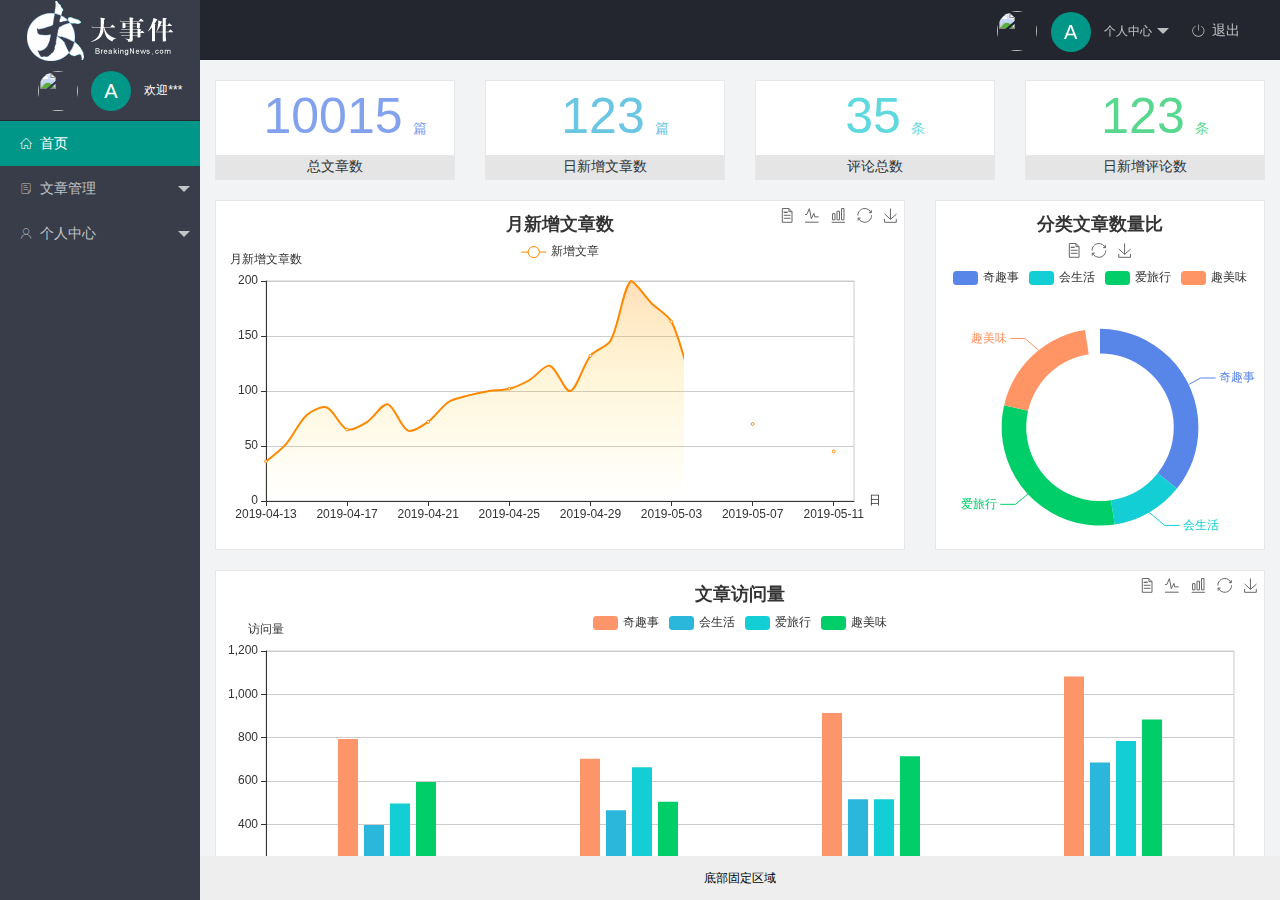
==== commit 76c8eaf9: "完成了个人中心模块" ====
--- a/index.html
+++ b/index.html
@@ -25,9 +25,9 @@
                 个人中心
               </a>
               <dl class="layui-nav-child">
-                <dd><a href="">基本资料</a></dd>
-                <dd><a href="">更换头像</a></dd>
-                <dd><a href="">重置密码</a></dd>
+                <dd><a href="/user/user_info.html" target="fm">基本资料</a></dd>
+                <dd><a href="/user/user_avatar.html" target="fm">更换头像</a></dd>
+                <dd><a href="/user/user_psw.html" target="fm">重置密码</a></dd>
               </dl>
             </li>
             <li class="layui-nav-item" lay-header-event="menuRight" lay-unselect>
@@ -76,9 +76,9 @@
                         个人中心
                     </a>
                     <dl class="layui-nav-child">
-                    <dd><a href="javascript:;"><i class="layui-icon layui-icon-app"></i> 基本资料</a></dd>
-                    <dd><a href="javascript:;"><i class="layui-icon layui-icon-app"></i> 更换头像</a></dd>
-                    <dd><a href="javascript:;"><i class="layui-icon layui-icon-app"></i> 重置密码</a></dd>
+                    <dd><a href="/user/user_info.html" target="fm"><i class="layui-icon layui-icon-app"></i> 基本资料</a></dd>
+                    <dd><a href="/user/user_avatar.html" target="fm"><i class="layui-icon layui-icon-app"></i> 更换头像</a></dd>
+                    <dd><a href="/user/user_psw.html" target="fm"><i class="layui-icon layui-icon-app"></i> 重置密码</a></dd>
                     </dl>
                 </li>
             </ul>
